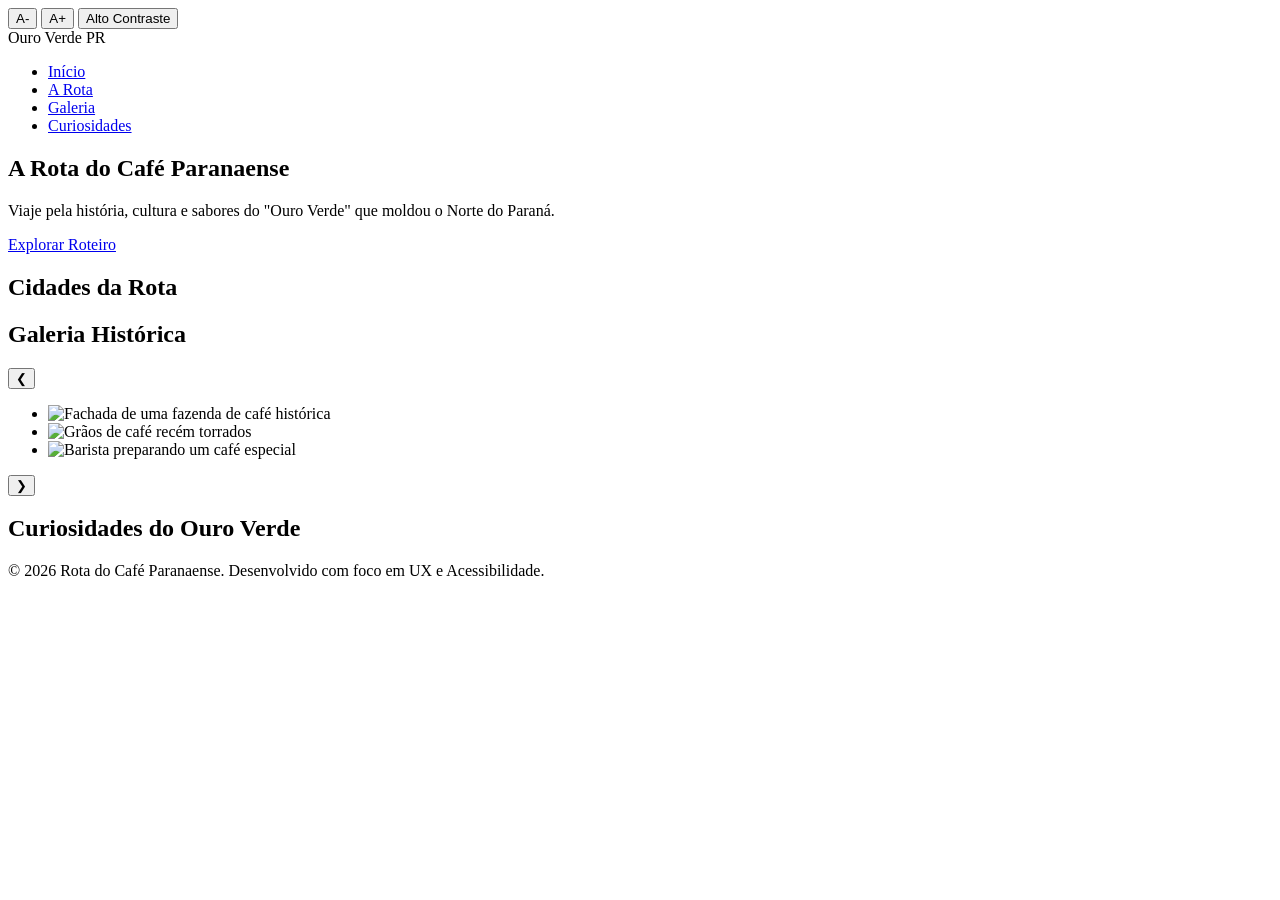
==== index.html @ fd42c5df "Create index.html" ====
<!DOCTYPE html>
<html lang="pt-BR">
<head>
  <meta charset="UTF-8">
  <meta name="viewport" content="width=device-width, initial-scale=1.0">
  <title>Rota do Café Paranaense</title>
  <meta name="description" content="Descubra a história e os sabores da Rota do Café no Norte do Paraná.">
  <link rel="stylesheet" href="style.css">
  <script src="script.js" defer></script>
</head>
<body>

  <div class="a11y-bar" aria-label="Controles de Acessibilidade">
    <button id="btn-decrease-font" aria-label="Diminuir tamanho da fonte">A-</button>
    <button id="btn-increase-font" aria-label="Aumentar tamanho da fonte">A+</button>
    <button id="btn-contrast" aria-label="Alternar modo de alto contraste">Alto Contraste</button>
  </div>

  <header class="site-header">
    <div class="container header-inner">
      <div class="logo">Ouro Verde PR</div>
      <nav aria-label="Navegação Principal">
        <ul class="nav-links">
          <li><a href="#inicio">Início</a></li>
          <li><a href="#cidades">A Rota</a></li>
          <li><a href="#galeria">Galeria</a></li>
          <li><a href="#curiosidades">Curiosidades</a></li>
        </ul>
      </nav>
    </div>
  </header>

  <main>
    <section id="inicio" class="hero reveal">
      <div class="container">
        <h1>A Rota do Café Paranaense</h1>
        <p>Viaje pela história, cultura e sabores do "Ouro Verde" que moldou o Norte do Paraná.</p>
        <a href="#cidades" class="btn-primary">Explorar Roteiro</a>
      </div>
    </section>

    <section id="cidades" class="section-padding reveal">
      <div class="container">
        <h2>Cidades da Rota</h2>
        <div id="cities-grid" class="grid-layout">
          </div>
      </div>
    </section>

    <section id="galeria" class="section-padding bg-alt reveal">
      <div class="container">
        <h2>Galeria Histórica</h2>
        <div class="carousel-wrapper" aria-roledescription="carousel">
          <button id="carousel-prev" class="carousel-btn" aria-label="Imagem anterior">❮</button>
          <div class="carousel-track-container">
            <ul id="carousel-track" class="carousel-track">
              <li class="carousel-slide current-slide"><img src="https://placehold.co/800x400/4e342e/fff?text=Fazendas+Históricas" alt="Fachada de uma fazenda de café histórica"></li>
              <li class="carousel-slide"><img src="https://placehold.co/800x400/3e2723/fff?text=Grãos+de+Café" alt="Grãos de café recém torrados"></li>
              <li class="carousel-slide"><img src="https://placehold.co/800x400/5d4037/fff?text=Baristas+Locais" alt="Barista preparando um café especial"></li>
            </ul>
          </div>
          <button id="carousel-next" class="carousel-btn" aria-label="Próxima imagem">❯</button>
        </div>
      </div>
    </section>

    <section id="curiosidades" class="section-padding reveal">
      <div class="container">
        <h2>Curiosidades do Ouro Verde</h2>
        <div id="accordion-container" class="accordion">
          </div>
      </div>
    </section>
  </main>

  <footer class="site-footer">
    <div class="container">
      <p>&copy; 2026 Rota do Café Paranaense. Desenvolvido com foco em UX e Acessibilidade.</p>
    </div>
  </footer>

</body>
</html>
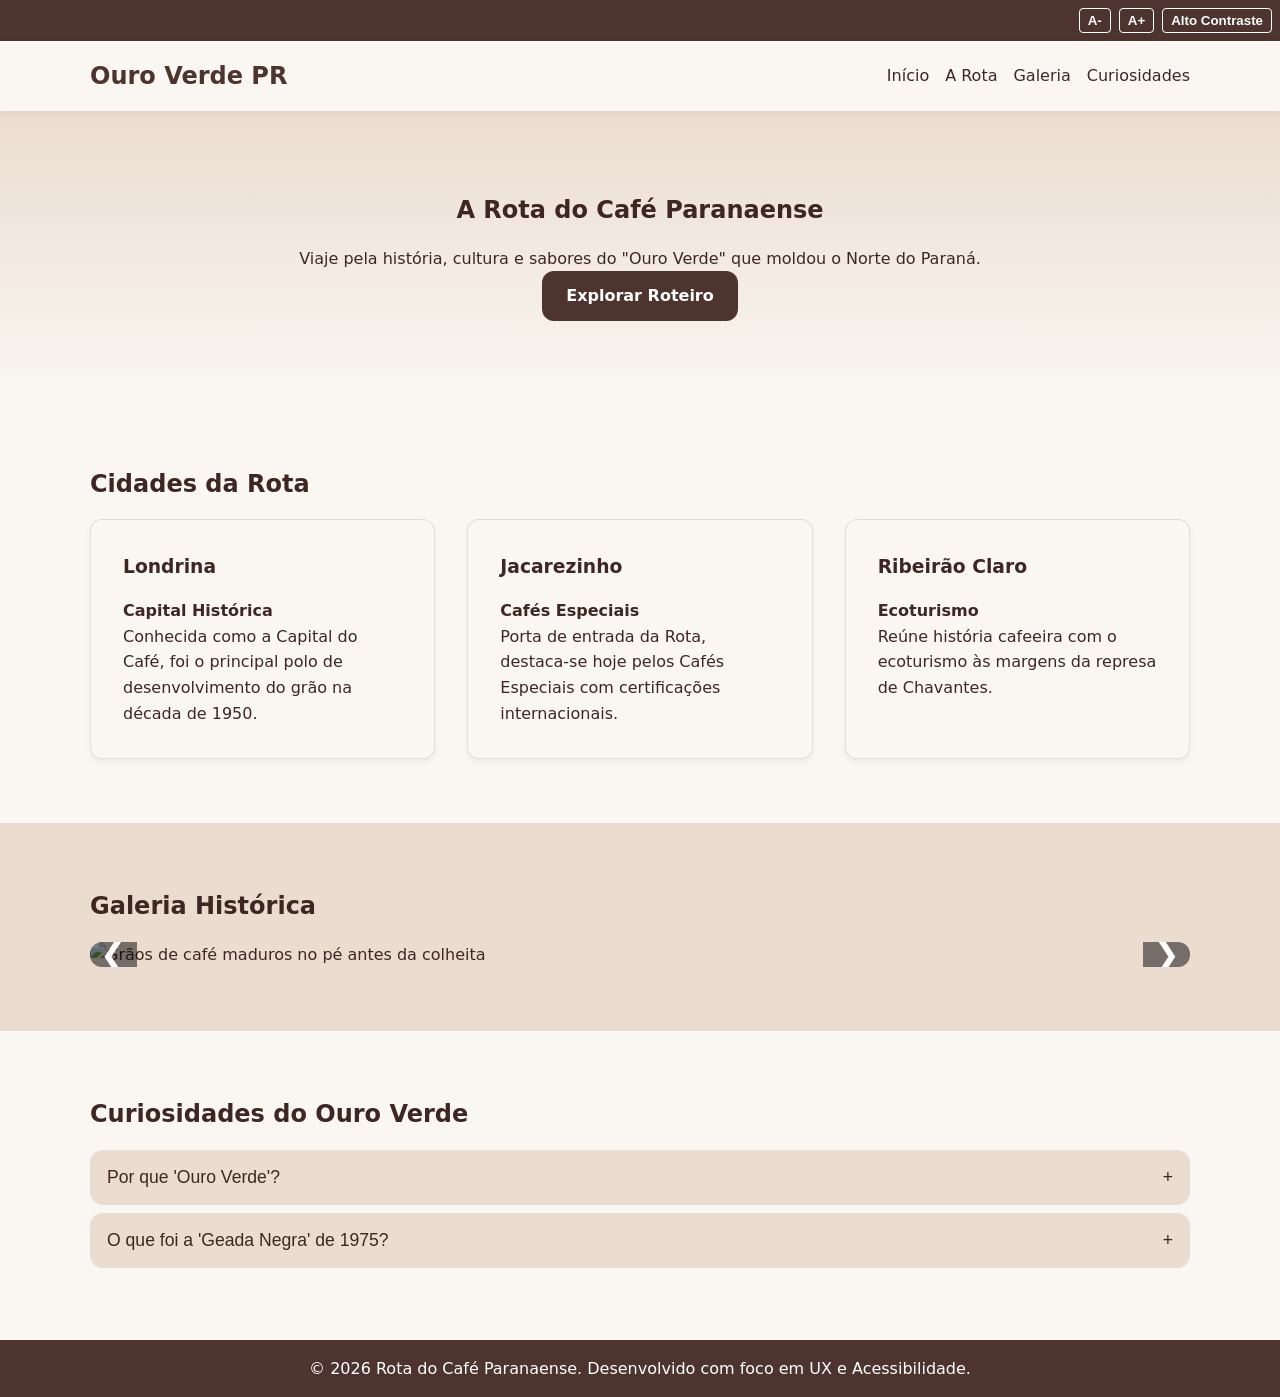
==== commit dcd9f847: "Update index.html" ====
--- a/index.html
+++ b/index.html
@@ -54,9 +54,15 @@
           <button id="carousel-prev" class="carousel-btn" aria-label="Imagem anterior">❮</button>
           <div class="carousel-track-container">
             <ul id="carousel-track" class="carousel-track">
-              <li class="carousel-slide current-slide"><img src="https://placehold.co/800x400/4e342e/fff?text=Fazendas+Históricas" alt="Fachada de uma fazenda de café histórica"></li>
-              <li class="carousel-slide"><img src="https://placehold.co/800x400/3e2723/fff?text=Grãos+de+Café" alt="Grãos de café recém torrados"></li>
-              <li class="carousel-slide"><img src="https://placehold.co/800x400/5d4037/fff?text=Baristas+Locais" alt="Barista preparando um café especial"></li>
+             <li class="carousel-slide current-slide">
+  <img src="https://images.unsplash.com/photo-1596541223130-5d56447ceec3?ixlib=rb-4.0.3&auto=format&fit=crop&w=1000&q=80" alt="Grãos de café maduros no pé antes da colheita">
+</li>
+<li class="carousel-slide">
+  <img src="https://images.unsplash.com/photo-1551030173-122aabc4489c?ixlib=rb-4.0.3&auto=format&fit=crop&w=1000&q=80" alt="Sacas de café armazenadas em um ambiente de fazenda rústico">
+</li>
+<li class="carousel-slide">
+  <img src="https://images.unsplash.com/photo-1511556820780-d912e42b4980?ixlib=rb-4.0.3&auto=format&fit=crop&w=1000&q=80" alt="Barista preparando um café especial filtrado, destacando o tom rubi da bebida">
+</li>
             </ul>
           </div>
           <button id="carousel-next" class="carousel-btn" aria-label="Próxima imagem">❯</button>
--- a/style.css
+++ b/style.css
@@ -0,0 +1,277 @@
+/* ==========================================================================
+   1. DESIGN SYSTEM (Variáveis)
+   -> Altere a paleta de cores e arredondamentos aqui.
+   ========================================================================== */
+:root {
+  /* Paleta Padrão (Tons terrosos de café) */
+  --bg-color: #faf7f2;
+  --bg-alt: #ebdcd0;
+  --text-main: #3e2723;
+  --text-muted: #5d4037;
+  --primary-color: #4e342e;
+  --primary-hover: #3e2723;
+  --accent-color: #2e7d32; /* Verde folha do café */
+  
+  /* Sistema de Espaçamento e Formas */
+  --spacing-sm: 8px;
+  --spacing-md: 16px;
+  --spacing-lg: 32px;
+  --spacing-xl: 64px;
+  --radius: 12px; /* Altere para 0 se quiser bordas quadradas */
+}
+
+/* ==========================================================================
+   2. MODO ALTO CONTRASTE
+   -> Ativado via JavaScript na tag <body>
+   ========================================================================== */
+body.high-contrast {
+  --bg-color: #000000;
+  --bg-alt: #1a1a1a;
+  --text-main: #ffffff;
+  --text-muted: #e0e0e0;
+  --primary-color: #ffff00;
+  --primary-hover: #ffcc00;
+  --accent-color: #00ff00;
+}
+
+body.high-contrast .btn-primary {
+  color: #000 !important;
+}
+
+/* ==========================================================================
+   3. RESET & BASE
+   ========================================================================== */
+* {
+  margin: 0;
+  padding: 0;
+  box-sizing: border-box;
+}
+
+html {
+  scroll-behavior: smooth;
+}
+
+body {
+  font-family: 'Segoe UI', system-ui, sans-serif;
+  background-color: var(--bg-color);
+  color: var(--text-main);
+  line-height: 1.6;
+  transition: background-color 0.3s, color 0.3s;
+}
+
+.container {
+  width: 90%;
+  max-width: 1100px;
+  margin: 0 auto;
+}
+
+.section-padding {
+  padding: var(--spacing-xl) 0;
+}
+
+.bg-alt {
+  background-color: var(--bg-alt);
+}
+
+h1, h2, h3 {
+  margin-bottom: var(--spacing-md);
+  color: var(--text-main);
+}
+
+/* ==========================================================================
+   4. COMPONENTES E LAYOUT (Grid e Flexbox)
+   ========================================================================== */
+
+/* Barra de Acessibilidade */
+.a11y-bar {
+  background-color: var(--primary-color);
+  padding: var(--spacing-sm);
+  display: flex;
+  justify-content: flex-end;
+  gap: var(--spacing-sm);
+}
+.a11y-bar button {
+  background: none;
+  border: 1px solid #fff;
+  color: #fff;
+  padding: 4px 8px;
+  cursor: pointer;
+  border-radius: 4px;
+  font-weight: bold;
+}
+
+/* Header */
+.site-header {
+  background-color: var(--bg-color);
+  padding: var(--spacing-md) 0;
+  box-shadow: 0 2px 10px rgba(0,0,0,0.05);
+  position: sticky;
+  top: 0;
+  z-index: 100;
+}
+.header-inner {
+  display: flex;
+  flex-direction: column;
+  align-items: center;
+  gap: var(--spacing-md);
+}
+.logo {
+  font-size: 1.5rem;
+  font-weight: bold;
+  color: var(--primary-color);
+}
+.nav-links {
+  list-style: none;
+  display: flex;
+  gap: var(--spacing-md);
+}
+.nav-links a {
+  text-decoration: none;
+  color: var(--text-main);
+  font-weight: 500;
+}
+
+/* Botões */
+.btn-primary {
+  display: inline-block;
+  background-color: var(--primary-color);
+  color: #fff;
+  padding: 12px 24px;
+  text-decoration: none;
+  border-radius: var(--radius);
+  font-weight: bold;
+  transition: background 0.3s;
+}
+.btn-primary:hover {
+  background-color: var(--primary-hover);
+}
+
+/* Hero Section */
+.hero {
+  text-align: center;
+  padding: 80px 0;
+  background: linear-gradient(to bottom, var(--bg-alt), var(--bg-color));
+}
+
+/* SISTEMA DE GRID (Cards)
+   -> Altere a regra de 'grid-template-columns' para mudar o número de colunas.
+   -> 'repeat(auto-fit, minmax(280px, 1fr))' cria um grid fluido: 
+      quando o espaço é menor que 280px, ele quebra para a próxima linha.
+*/
+.grid-layout {
+  display: grid;
+  grid-template-columns: repeat(auto-fit, minmax(280px, 1fr));
+  gap: var(--spacing-lg);
+}
+
+.card {
+  background-color: var(--bg-color);
+  border: 1px solid rgba(0,0,0,0.1);
+  border-radius: var(--radius);
+  padding: var(--spacing-lg);
+  box-shadow: 0 4px 6px rgba(0,0,0,0.05);
+  transition: transform 0.3s;
+}
+.card:hover {
+  transform: translateY(-5px);
+}
+
+/* Carrossel */
+.carousel-wrapper {
+  position: relative;
+  display: flex;
+  align-items: center;
+  overflow: hidden;
+  border-radius: var(--radius);
+}
+.carousel-track-container {
+  overflow: hidden;
+  width: 100%;
+}
+.carousel-track {
+  display: flex;
+  list-style: none;
+  transition: transform 0.5s ease-in-out;
+}
+.carousel-slide {
+  min-width: 100%;
+}
+.carousel-slide img {
+  width: 100%;
+  height: auto;
+  display: block;
+}
+.carousel-btn {
+  position: absolute;
+  background: rgba(0,0,0,0.5);
+  color: white;
+  border: none;
+  font-size: 2rem;
+  cursor: pointer;
+  z-index: 10;
+  padding: 10px;
+}
+#carousel-prev { left: 0; }
+#carousel-next { right: 0; }
+
+/* Acordeão (Sistema de Abas) */
+.accordion-item {
+  margin-bottom: var(--spacing-sm);
+  border: 1px solid rgba(0,0,0,0.1);
+  border-radius: var(--radius);
+  overflow: hidden;
+}
+.accordion-header {
+  width: 100%;
+  text-align: left;
+  background-color: var(--bg-alt);
+  border: none;
+  padding: var(--spacing-md);
+  font-size: 1.1rem;
+  cursor: pointer;
+  color: var(--text-main);
+  display: flex;
+  justify-content: space-between;
+}
+.accordion-content {
+  max-height: 0;
+  overflow: hidden;
+  background-color: var(--bg-color);
+  transition: max-height 0.3s ease;
+  padding: 0 var(--spacing-md);
+}
+.accordion-item.active .accordion-content {
+  max-height: 200px; /* Ajuste dependendo do texto */
+  padding: var(--spacing-md);
+}
+
+/* Footer */
+.site-footer {
+  background-color: var(--primary-color);
+  color: #fff;
+  text-align: center;
+  padding: var(--spacing-md) 0;
+}
+
+/* ==========================================================================
+   5. ANIMAÇÕES (Scroll Reveal)
+   ========================================================================== */
+.reveal {
+  opacity: 0;
+  transform: translateY(30px);
+  transition: all 0.8s ease-out;
+}
+.reveal.active {
+  opacity: 1;
+  transform: translateY(0);
+}
+
+/* ==========================================================================
+   6. MEDIA QUERIES (Desktop Enhancements)
+   ========================================================================== */
+@media (min-width: 768px) {
+  .header-inner {
+    flex-direction: row;
+    justify-content: space-between;
+  }
+}
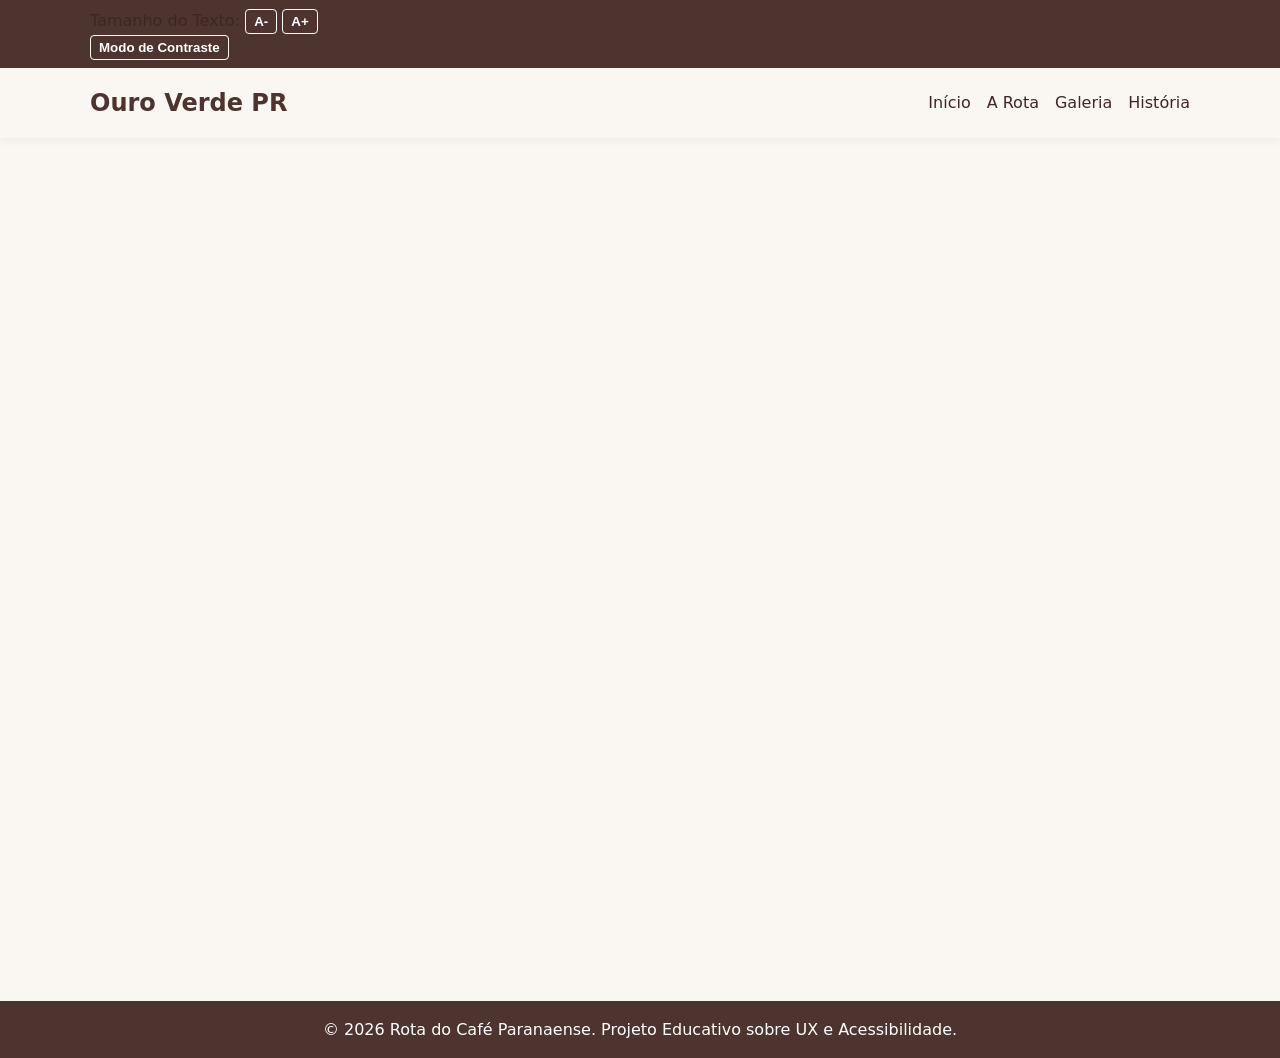
==== commit 400bf115: "Update index.html" ====
--- a/index.html
+++ b/index.html
@@ -3,28 +3,33 @@
 <head>
   <meta charset="UTF-8">
   <meta name="viewport" content="width=device-width, initial-scale=1.0">
-  <title>Rota do Café Paranaense</title>
-  <meta name="description" content="Descubra a história e os sabores da Rota do Café no Norte do Paraná.">
+  <title>Rota do Café Paranaense | História e Sabor</title>
+  <meta name="description" content="Explore a jornada do café no Paraná: da Capital Mundial do Café aos cafés especiais premiados.">
   <link rel="stylesheet" href="style.css">
   <script src="script.js" defer></script>
 </head>
 <body>
 
   <div class="a11y-bar" aria-label="Controles de Acessibilidade">
-    <button id="btn-decrease-font" aria-label="Diminuir tamanho da fonte">A-</button>
-    <button id="btn-increase-font" aria-label="Aumentar tamanho da fonte">A+</button>
-    <button id="btn-contrast" aria-label="Alternar modo de alto contraste">Alto Contraste</button>
+    <div class="container a11y-flex">
+      <div class="font-controls">
+        <span>Tamanho do Texto:</span>
+        <button id="btn-decrease-font" aria-label="Diminuir fonte">A-</button>
+        <button id="btn-increase-font" aria-label="Aumentar fonte">A+</button>
+      </div>
+      <button id="btn-contrast" aria-label="Alternar alto contraste">Modo de Contraste</button>
+    </div>
   </div>
 
   <header class="site-header">
     <div class="container header-inner">
-      <div class="logo">Ouro Verde PR</div>
+      <div class="logo">Ouro Verde <span>PR</span></div>
       <nav aria-label="Navegação Principal">
         <ul class="nav-links">
           <li><a href="#inicio">Início</a></li>
           <li><a href="#cidades">A Rota</a></li>
           <li><a href="#galeria">Galeria</a></li>
-          <li><a href="#curiosidades">Curiosidades</a></li>
+          <li><a href="#curiosidades">História</a></li>
         </ul>
       </nav>
     </div>
@@ -34,14 +39,14 @@
     <section id="inicio" class="hero reveal">
       <div class="container">
         <h1>A Rota do Café Paranaense</h1>
-        <p>Viaje pela história, cultura e sabores do "Ouro Verde" que moldou o Norte do Paraná.</p>
-        <a href="#cidades" class="btn-primary">Explorar Roteiro</a>
+        <p>Conheça a herança do grão que transformou o Paraná em uma potência econômica e cultural.</p>
+        <a href="#cidades" class="btn-primary">Descobrir o Roteiro</a>
       </div>
     </section>
 
     <section id="cidades" class="section-padding reveal">
       <div class="container">
-        <h2>Cidades da Rota</h2>
+        <h2>Destinos em Destaque</h2>
         <div id="cities-grid" class="grid-layout">
           </div>
       </div>
@@ -49,30 +54,30 @@
 
     <section id="galeria" class="section-padding bg-alt reveal">
       <div class="container">
-        <h2>Galeria Histórica</h2>
+        <h2>Imagens do Campo e da Xícara</h2>
         <div class="carousel-wrapper" aria-roledescription="carousel">
-          <button id="carousel-prev" class="carousel-btn" aria-label="Imagem anterior">❮</button>
+          <button id="carousel-prev" class="carousel-btn" aria-label="Anterior">❮</button>
           <div class="carousel-track-container">
             <ul id="carousel-track" class="carousel-track">
-             <li class="carousel-slide current-slide">
-  <img src="https://images.unsplash.com/photo-1596541223130-5d56447ceec3?ixlib=rb-4.0.3&auto=format&fit=crop&w=1000&q=80" alt="Grãos de café maduros no pé antes da colheita">
-</li>
-<li class="carousel-slide">
-  <img src="https://images.unsplash.com/photo-1551030173-122aabc4489c?ixlib=rb-4.0.3&auto=format&fit=crop&w=1000&q=80" alt="Sacas de café armazenadas em um ambiente de fazenda rústico">
-</li>
-<li class="carousel-slide">
-  <img src="https://images.unsplash.com/photo-1511556820780-d912e42b4980?ixlib=rb-4.0.3&auto=format&fit=crop&w=1000&q=80" alt="Barista preparando um café especial filtrado, destacando o tom rubi da bebida">
-</li>
+              <li class="carousel-slide current-slide">
+                <img src="https://images.unsplash.com/photo-1596541223130-5d56447ceec3?auto=format&fit=crop&w=1200&q=80" alt="Grãos de café maduros em um galho de cafeeiro sob a luz do sol">
+              </li>
+              <li class="carousel-slide">
+                <img src="https://images.unsplash.com/photo-1551030173-122aabc4489c?auto=format&fit=crop&w=1200&q=80" alt="Sacas de café de juta empilhadas em um armazém histórico">
+              </li>
+              <li class="carousel-slide">
+                <img src="https://images.unsplash.com/photo-1511556820780-d912e42b4980?auto=format&fit=crop&w=1200&q=80" alt="Barista preparando café especial pelo método Hario V60">
+              </li>
             </ul>
           </div>
-          <button id="carousel-next" class="carousel-btn" aria-label="Próxima imagem">❯</button>
+          <button id="carousel-next" class="carousel-btn" aria-label="Próximo">❯</button>
         </div>
       </div>
     </section>
 
     <section id="curiosidades" class="section-padding reveal">
       <div class="container">
-        <h2>Curiosidades do Ouro Verde</h2>
+        <h2>Fatos Históricos</h2>
         <div id="accordion-container" class="accordion">
           </div>
       </div>
@@ -81,7 +86,7 @@
 
   <footer class="site-footer">
     <div class="container">
-      <p>&copy; 2026 Rota do Café Paranaense. Desenvolvido com foco em UX e Acessibilidade.</p>
+      <p>&copy; 2026 Rota do Café Paranaense. Projeto Educativo sobre UX e Acessibilidade.</p>
     </div>
   </footer>
 
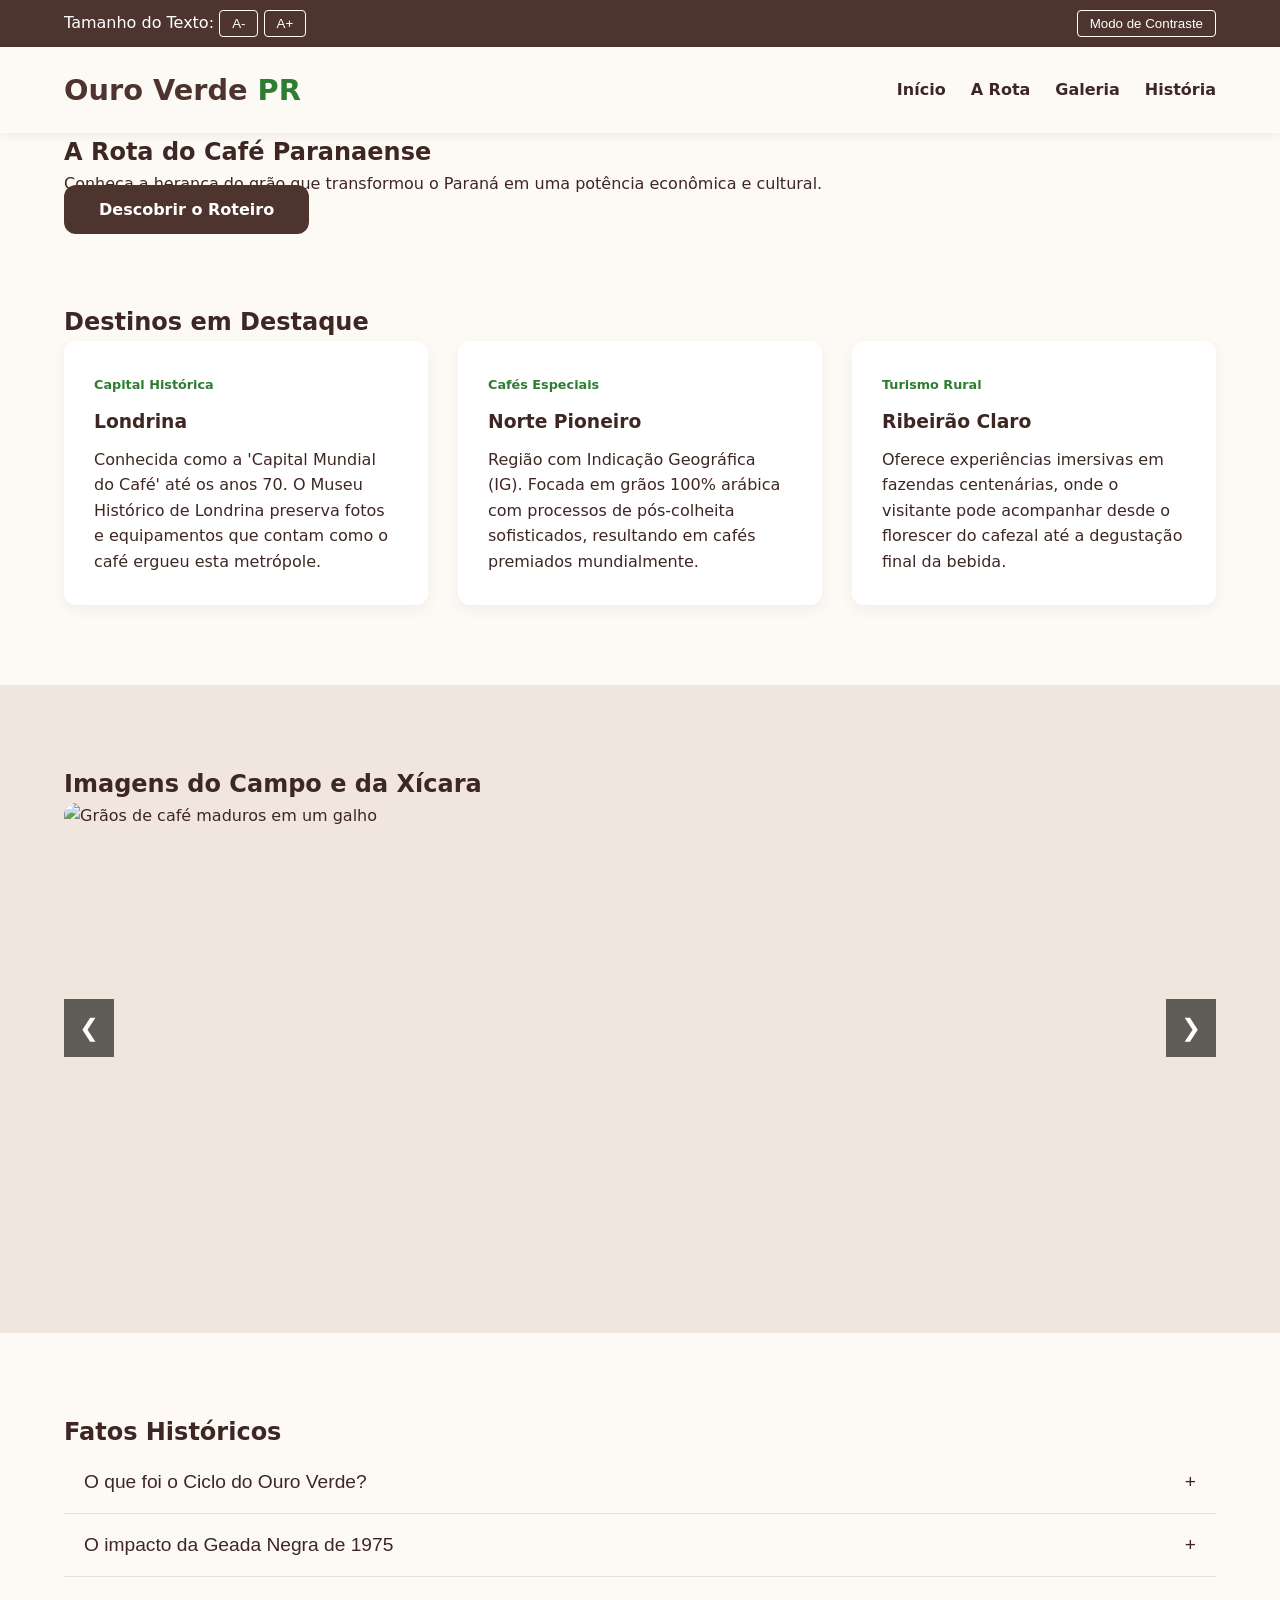
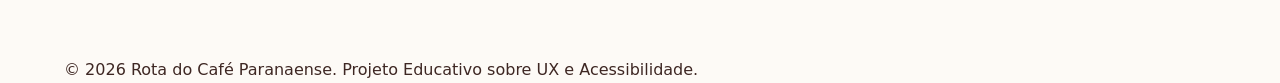
==== commit 28e33139: "Create index.html" ====
--- a/index.html
+++ b/index.html
@@ -60,13 +60,13 @@
           <div class="carousel-track-container">
             <ul id="carousel-track" class="carousel-track">
               <li class="carousel-slide current-slide">
-                <img src="https://images.unsplash.com/photo-1596541223130-5d56447ceec3?auto=format&fit=crop&w=1200&q=80" alt="Grãos de café maduros em um galho de cafeeiro sob a luz do sol">
+                <img src="https://images.unsplash.com/photo-1596541223130-5d56447ceec3?auto=format&fit=crop&w=1200&q=80" alt="Grãos de café maduros em um galho">
               </li>
               <li class="carousel-slide">
-                <img src="https://images.unsplash.com/photo-1551030173-122aabc4489c?auto=format&fit=crop&w=1200&q=80" alt="Sacas de café de juta empilhadas em um armazém histórico">
+                <img src="https://images.unsplash.com/photo-1551030173-122aabc4489c?auto=format&fit=crop&w=1200&q=80" alt="Sacas de café armazenadas">
               </li>
               <li class="carousel-slide">
-                <img src="https://images.unsplash.com/photo-1511556820780-d912e42b4980?auto=format&fit=crop&w=1200&q=80" alt="Barista preparando café especial pelo método Hario V60">
+                <img src="https://images.unsplash.com/photo-1511556820780-d912e42b4980?auto=format&fit=crop&w=1200&q=80" alt="Barista preparando café especial">
               </li>
             </ul>
           </div>
--- a/style.css
+++ b/style.css
@@ -1,277 +1,113 @@
 /* ==========================================================================
-   1. DESIGN SYSTEM (Variáveis)
-   -> Altere a paleta de cores e arredondamentos aqui.
+   1. DESIGN SYSTEM
    ========================================================================== */
 :root {
-  /* Paleta Padrão (Tons terrosos de café) */
-  --bg-color: #faf7f2;
-  --bg-alt: #ebdcd0;
+  --bg-color: #fdfaf6;
+  --bg-alt: #f0e6dd;
   --text-main: #3e2723;
   --text-muted: #5d4037;
-  --primary-color: #4e342e;
-  --primary-hover: #3e2723;
-  --accent-color: #2e7d32; /* Verde folha do café */
-  
-  /* Sistema de Espaçamento e Formas */
-  --spacing-sm: 8px;
-  --spacing-md: 16px;
-  --spacing-lg: 32px;
-  --spacing-xl: 64px;
-  --radius: 12px; /* Altere para 0 se quiser bordas quadradas */
+  --primary: #4e342e;      /* Marrom café torrado */
+  --accent: #2e7d32;       /* Verde folha do café */
+  --white: #ffffff;
+  --radius: 12px;
+  --spacing: 20px;
 }
 
-/* ==========================================================================
-   2. MODO ALTO CONTRASTE
-   -> Ativado via JavaScript na tag <body>
-   ========================================================================== */
+/* Modo Alto Contraste */
 body.high-contrast {
   --bg-color: #000000;
   --bg-alt: #1a1a1a;
   --text-main: #ffffff;
-  --text-muted: #e0e0e0;
-  --primary-color: #ffff00;
-  --primary-hover: #ffcc00;
-  --accent-color: #00ff00;
-}
-
-body.high-contrast .btn-primary {
-  color: #000 !important;
+  --text-muted: #ffff00;
+  --primary: #ffff00;
+  --accent: #00ff00;
 }
 
 /* ==========================================================================
-   3. RESET & BASE
+   2. BASE & LAYOUT
    ========================================================================== */
-* {
-  margin: 0;
-  padding: 0;
-  box-sizing: border-box;
-}
-
-html {
-  scroll-behavior: smooth;
-}
+* { margin: 0; padding: 0; box-sizing: border-box; }
 
 body {
   font-family: 'Segoe UI', system-ui, sans-serif;
   background-color: var(--bg-color);
   color: var(--text-main);
   line-height: 1.6;
-  transition: background-color 0.3s, color 0.3s;
+  transition: all 0.3s ease;
 }
 
-.container {
-  width: 90%;
-  max-width: 1100px;
-  margin: 0 auto;
-}
+.container { width: 90%; max-width: 1200px; margin: 0 auto; }
 
-.section-padding {
-  padding: var(--spacing-xl) 0;
-}
+.section-padding { padding: 80px 0; }
 
-.bg-alt {
-  background-color: var(--bg-alt);
-}
-
-h1, h2, h3 {
-  margin-bottom: var(--spacing-md);
-  color: var(--text-main);
-}
-
-/* ==========================================================================
-   4. COMPONENTES E LAYOUT (Grid e Flexbox)
-   ========================================================================== */
+.bg-alt { background-color: var(--bg-alt); }
 
 /* Barra de Acessibilidade */
-.a11y-bar {
-  background-color: var(--primary-color);
-  padding: var(--spacing-sm);
-  display: flex;
-  justify-content: flex-end;
-  gap: var(--spacing-sm);
-}
+.a11y-bar { background: var(--primary); color: var(--white); padding: 10px 0; }
+.a11y-flex { display: flex; justify-content: space-between; align-items: center; }
 .a11y-bar button {
-  background: none;
-  border: 1px solid #fff;
-  color: #fff;
-  padding: 4px 8px;
-  cursor: pointer;
-  border-radius: 4px;
-  font-weight: bold;
+  background: transparent; border: 1px solid var(--white);
+  color: var(--white); cursor: pointer; padding: 5px 12px; border-radius: 4px;
 }
 
 /* Header */
 .site-header {
-  background-color: var(--bg-color);
-  padding: var(--spacing-md) 0;
-  box-shadow: 0 2px 10px rgba(0,0,0,0.05);
-  position: sticky;
-  top: 0;
-  z-index: 100;
+  background: var(--bg-color); padding: 20px 0;
+  position: sticky; top: 0; z-index: 1000;
+  box-shadow: 0 4px 10px rgba(0,0,0,0.05);
 }
-.header-inner {
-  display: flex;
-  flex-direction: column;
-  align-items: center;
-  gap: var(--spacing-md);
-}
-.logo {
-  font-size: 1.5rem;
-  font-weight: bold;
-  color: var(--primary-color);
-}
-.nav-links {
-  list-style: none;
-  display: flex;
-  gap: var(--spacing-md);
-}
-.nav-links a {
-  text-decoration: none;
-  color: var(--text-main);
-  font-weight: 500;
-}
+.header-inner { display: flex; justify-content: space-between; align-items: center; }
+.logo { font-size: 1.8rem; font-weight: 800; color: var(--primary); }
+.logo span { color: var(--accent); }
+.nav-links { display: flex; list-style: none; gap: 25px; }
+.nav-links a { text-decoration: none; color: var(--text-main); font-weight: 600; }
 
-/* Botões */
-.btn-primary {
-  display: inline-block;
-  background-color: var(--primary-color);
-  color: #fff;
-  padding: 12px 24px;
-  text-decoration: none;
-  border-radius: var(--radius);
-  font-weight: bold;
-  transition: background 0.3s;
-}
-.btn-primary:hover {
-  background-color: var(--primary-hover);
-}
-
-/* Hero Section */
-.hero {
-  text-align: center;
-  padding: 80px 0;
-  background: linear-gradient(to bottom, var(--bg-alt), var(--bg-color));
-}
-
-/* SISTEMA DE GRID (Cards)
-   -> Altere a regra de 'grid-template-columns' para mudar o número de colunas.
-   -> 'repeat(auto-fit, minmax(280px, 1fr))' cria um grid fluido: 
-      quando o espaço é menor que 280px, ele quebra para a próxima linha.
-*/
+/* Grid de Cidades */
 .grid-layout {
   display: grid;
-  grid-template-columns: repeat(auto-fit, minmax(280px, 1fr));
-  gap: var(--spacing-lg);
+  grid-template-columns: repeat(auto-fit, minmax(300px, 1fr));
+  gap: 30px;
 }
-
 .card {
-  background-color: var(--bg-color);
-  border: 1px solid rgba(0,0,0,0.1);
-  border-radius: var(--radius);
-  padding: var(--spacing-lg);
-  box-shadow: 0 4px 6px rgba(0,0,0,0.05);
-  transition: transform 0.3s;
+  background: var(--white); padding: 30px; border-radius: var(--radius);
+  box-shadow: 0 5px 15px rgba(0,0,0,0.05); transition: 0.3s;
 }
-.card:hover {
-  transform: translateY(-5px);
-}
+.card:hover { transform: translateY(-10px); }
 
 /* Carrossel */
-.carousel-wrapper {
-  position: relative;
-  display: flex;
-  align-items: center;
-  overflow: hidden;
-  border-radius: var(--radius);
-}
-.carousel-track-container {
-  overflow: hidden;
-  width: 100%;
-}
-.carousel-track {
-  display: flex;
-  list-style: none;
-  transition: transform 0.5s ease-in-out;
-}
-.carousel-slide {
-  min-width: 100%;
-}
-.carousel-slide img {
-  width: 100%;
-  height: auto;
-  display: block;
-}
+.carousel-wrapper { position: relative; border-radius: var(--radius); overflow: hidden; }
+.carousel-track-container { overflow: hidden; width: 100%; }
+.carousel-track { display: flex; list-style: none; transition: transform 0.6s cubic-bezier(0.4, 0, 0.2, 1); }
+.carousel-slide { min-width: 100%; }
+.carousel-slide img { width: 100%; height: 450px; object-fit: cover; display: block; }
 .carousel-btn {
-  position: absolute;
-  background: rgba(0,0,0,0.5);
-  color: white;
-  border: none;
-  font-size: 2rem;
-  cursor: pointer;
-  z-index: 10;
-  padding: 10px;
+  position: absolute; top: 50%; transform: translateY(-50%);
+  background: rgba(0,0,0,0.6); color: white; border: none; padding: 15px;
+  cursor: pointer; z-index: 10; font-size: 1.5rem;
 }
 #carousel-prev { left: 0; }
 #carousel-next { right: 0; }
 
-/* Acordeão (Sistema de Abas) */
-.accordion-item {
-  margin-bottom: var(--spacing-sm);
-  border: 1px solid rgba(0,0,0,0.1);
-  border-radius: var(--radius);
-  overflow: hidden;
+/* Acordeão */
+.accordion-item { border-bottom: 1px solid rgba(0,0,0,0.1); }
+.accordion-header {
+  width: 100%; background: none; border: none; padding: 20px;
+  text-align: left; font-size: 1.2rem; cursor: pointer;
+  display: flex; justify-content: space-between; color: var(--text-main);
 }
-.accordion-header {
-  width: 100%;
-  text-align: left;
-  background-color: var(--bg-alt);
-  border: none;
-  padding: var(--spacing-md);
-  font-size: 1.1rem;
-  cursor: pointer;
-  color: var(--text-main);
-  display: flex;
-  justify-content: space-between;
-}
-.accordion-content {
-  max-height: 0;
-  overflow: hidden;
-  background-color: var(--bg-color);
-  transition: max-height 0.3s ease;
-  padding: 0 var(--spacing-md);
-}
-.accordion-item.active .accordion-content {
-  max-height: 200px; /* Ajuste dependendo do texto */
-  padding: var(--spacing-md);
+.accordion-content { max-height: 0; overflow: hidden; transition: 0.3s ease; padding: 0 20px; }
+.accordion-item.active .accordion-content { max-height: 200px; padding-bottom: 20px; }
+
+/* Botões */
+.btn-primary {
+  background: var(--primary); color: var(--white); padding: 15px 35px;
+  border-radius: var(--radius); text-decoration: none; font-weight: bold;
 }
 
-/* Footer */
-.site-footer {
-  background-color: var(--primary-color);
-  color: #fff;
-  text-align: center;
-  padding: var(--spacing-md) 0;
+/* Animação Reveal */
+.reveal { opacity: 0; transform: translateY(30px); transition: 0.8s ease-out; }
+.reveal.active { opacity: 1; transform: translateY(0); }
+
+@media (max-width: 768px) {
+  .header-inner { flex-direction: column; gap: 15px; }
 }
-
-/* ==========================================================================
-   5. ANIMAÇÕES (Scroll Reveal)
-   ========================================================================== */
-.reveal {
-  opacity: 0;
-  transform: translateY(30px);
-  transition: all 0.8s ease-out;
-}
-.reveal.active {
-  opacity: 1;
-  transform: translateY(0);
-}
-
-/* ==========================================================================
-   6. MEDIA QUERIES (Desktop Enhancements)
-   ========================================================================== */
-@media (min-width: 768px) {
-  .header-inner {
-    flex-direction: row;
-    justify-content: space-between;
-  }
-}
